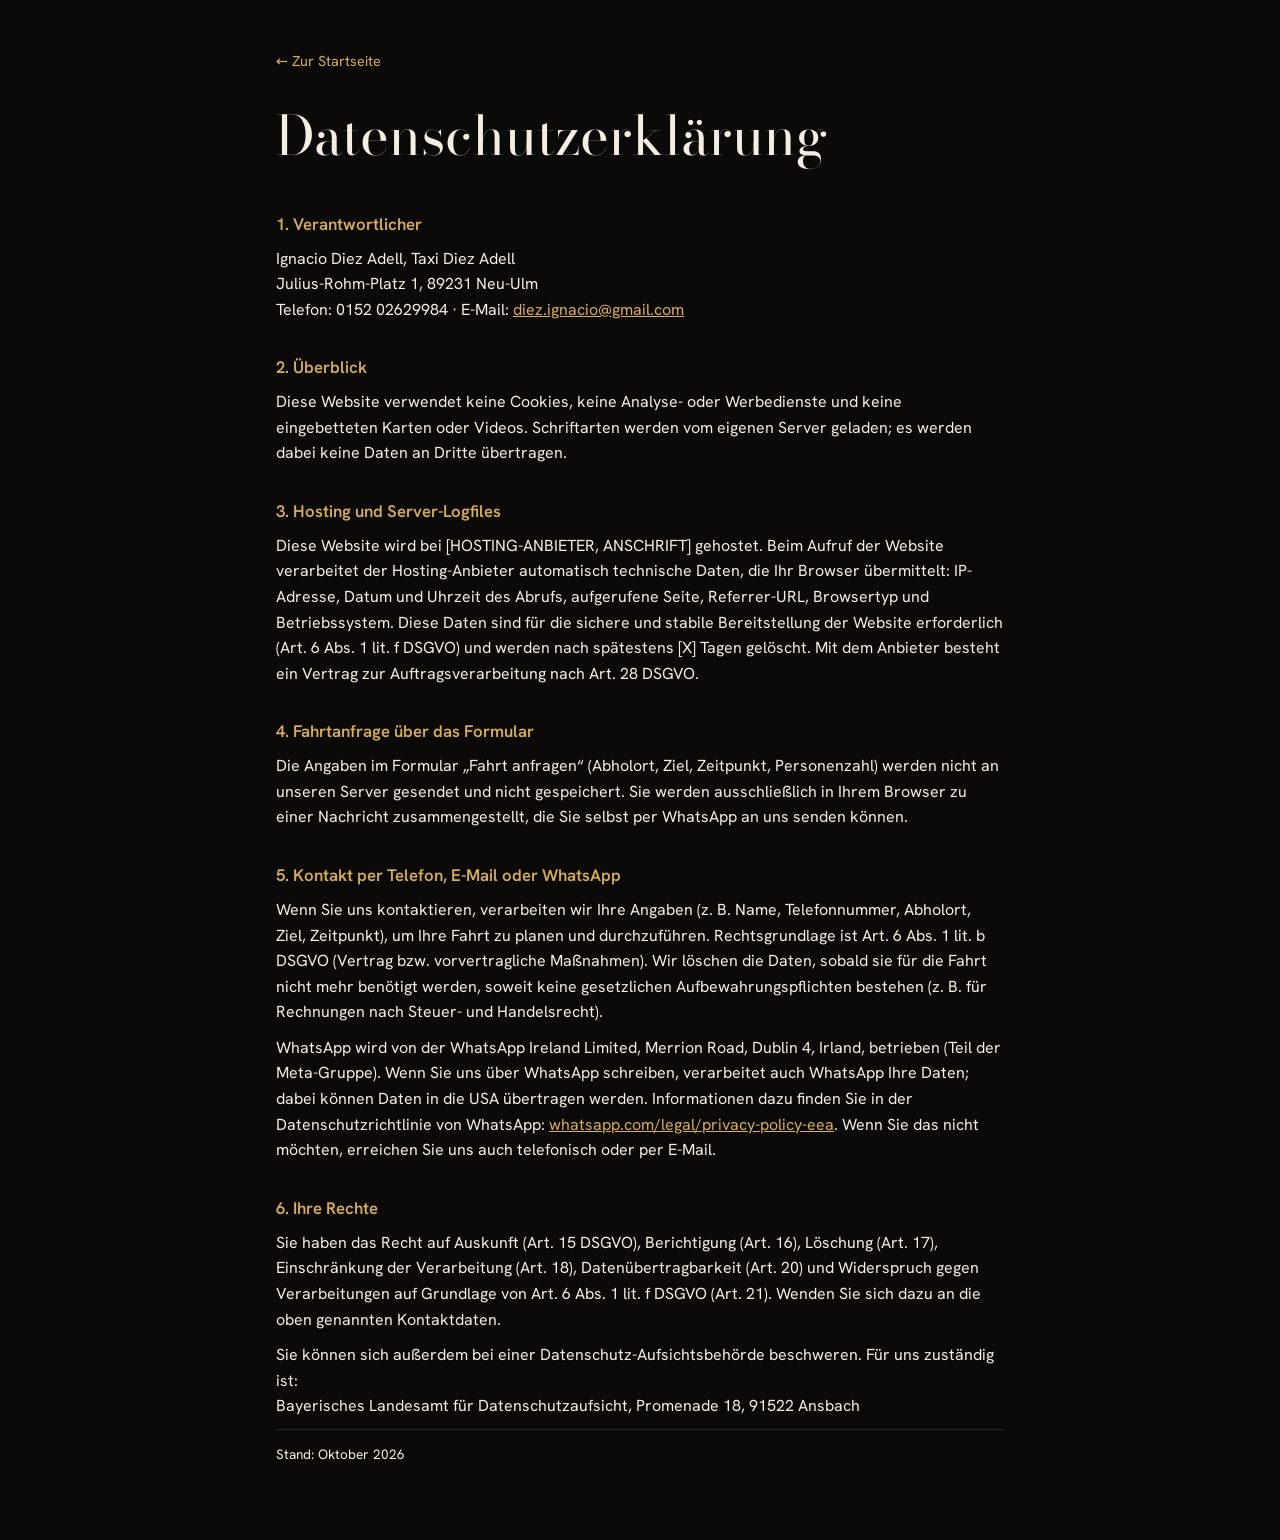
==== datenschutz.html @ b81092da "Rename to Taxi Diez Adell, add Impressum/Datenschutz, self-host fonts Booking via WhatsApp +49 173 7" ====
<!doctype html>
<html lang="de">
<head>
<meta charset="utf-8">
<meta name="viewport" content="width=device-width,initial-scale=1">
<title>Datenschutz · Taxi Diez Adell</title>
<meta name="robots" content="noindex, nofollow">
<link rel="stylesheet" href="fonts.css">
<link rel="stylesheet" href="legal.css">
</head>
<body>
<main class="legal">
  <a class="back" href="index.html">← Zur Startseite</a>
  <h1>Datenschutzerklärung</h1>

  <h2>1. Verantwortlicher</h2>
  <p>Ignacio Diez Adell, Taxi Diez Adell<br>
  Julius-Rohm-Platz 1, 89231 Neu-Ulm<br>
  Telefon: 0152 02629984 · E-Mail: <a href="mailto:diez.ignacio@gmail.com">diez.ignacio@gmail.com</a></p>

  <h2>2. Überblick</h2>
  <p>Diese Website verwendet keine Cookies, keine Analyse- oder Werbedienste und keine eingebetteten Karten oder Videos. Schriftarten werden vom eigenen Server geladen; es werden dabei keine Daten an Dritte übertragen.</p>

  <h2>3. Hosting und Server-Logfiles</h2>
  <p>Diese Website wird bei [HOSTING-ANBIETER, ANSCHRIFT] gehostet. Beim Aufruf der Website verarbeitet der Hosting-Anbieter automatisch technische Daten, die Ihr Browser übermittelt: IP-Adresse, Datum und Uhrzeit des Abrufs, aufgerufene Seite, Referrer-URL, Browsertyp und Betriebssystem. Diese Daten sind für die sichere und stabile Bereitstellung der Website erforderlich (Art. 6 Abs. 1 lit. f DSGVO) und werden nach spätestens [X] Tagen gelöscht. Mit dem Anbieter besteht ein Vertrag zur Auftragsverarbeitung nach Art. 28 DSGVO.</p>

  <h2>4. Fahrtanfrage über das Formular</h2>
  <p>Die Angaben im Formular „Fahrt anfragen“ (Abholort, Ziel, Zeitpunkt, Personenzahl) werden nicht an unseren Server gesendet und nicht gespeichert. Sie werden ausschließlich in Ihrem Browser zu einer Nachricht zusammengestellt, die Sie selbst per WhatsApp an uns senden können.</p>

  <h2>5. Kontakt per Telefon, E-Mail oder WhatsApp</h2>
  <p>Wenn Sie uns kontaktieren, verarbeiten wir Ihre Angaben (z. B. Name, Telefonnummer, Abholort, Ziel, Zeitpunkt), um Ihre Fahrt zu planen und durchzuführen. Rechtsgrundlage ist Art. 6 Abs. 1 lit. b DSGVO (Vertrag bzw. vorvertragliche Maßnahmen). Wir löschen die Daten, sobald sie für die Fahrt nicht mehr benötigt werden, soweit keine gesetzlichen Aufbewahrungspflichten bestehen (z. B. für Rechnungen nach Steuer- und Handelsrecht).</p>
  <p>WhatsApp wird von der WhatsApp Ireland Limited, Merrion Road, Dublin 4, Irland, betrieben (Teil der Meta-Gruppe). Wenn Sie uns über WhatsApp schreiben, verarbeitet auch WhatsApp Ihre Daten; dabei können Daten in die USA übertragen werden. Informationen dazu finden Sie in der Datenschutzrichtlinie von WhatsApp: <a href="https://www.whatsapp.com/legal/privacy-policy-eea" rel="noopener">whatsapp.com/legal/privacy-policy-eea</a>. Wenn Sie das nicht möchten, erreichen Sie uns auch telefonisch oder per E-Mail.</p>

  <h2>6. Ihre Rechte</h2>
  <p>Sie haben das Recht auf Auskunft (Art. 15 DSGVO), Berichtigung (Art. 16), Löschung (Art. 17), Einschränkung der Verarbeitung (Art. 18), Datenübertragbarkeit (Art. 20) und Widerspruch gegen Verarbeitungen auf Grundlage von Art. 6 Abs. 1 lit. f DSGVO (Art. 21). Wenden Sie sich dazu an die oben genannten Kontaktdaten.</p>
  <p>Sie können sich außerdem bei einer Datenschutz-Aufsichtsbehörde beschweren. Für uns zuständig ist:<br>
  Bayerisches Landesamt für Datenschutzaufsicht, Promenade 18, 91522 Ansbach</p>

  <p class="stand">Stand: Oktober 2026</p>
</main>
</body>
</html>
---- fonts.css ----
@font-face {
  font-family: 'Bodoni Moda';
  font-style: italic;
  font-weight: 400 600;
  font-display: swap;
  src: url(fonts/BodoniModa-italic-400-600.woff2) format('woff2');
  unicode-range: U+0000-00FF, U+0131, U+0152-0153, U+02BB-02BC, U+02C6, U+02DA, U+02DC, U+0304, U+0308, U+0329, U+2000-206F, U+20AC, U+2122, U+2191, U+2193, U+2212, U+2215, U+FEFF, U+FFFD;
}
@font-face {
  font-family: 'Bodoni Moda';
  font-style: normal;
  font-weight: 400 700;
  font-display: swap;
  src: url(fonts/BodoniModa-normal-400-700.woff2) format('woff2');
  unicode-range: U+0000-00FF, U+0131, U+0152-0153, U+02BB-02BC, U+02C6, U+02DA, U+02DC, U+0304, U+0308, U+0329, U+2000-206F, U+20AC, U+2122, U+2191, U+2193, U+2212, U+2215, U+FEFF, U+FFFD;
}
@font-face {
  font-family: 'DM Mono';
  font-style: normal;
  font-weight: 400;
  font-display: swap;
  src: url(fonts/DMMono-normal-400.woff2) format('woff2');
  unicode-range: U+0000-00FF, U+0131, U+0152-0153, U+02BB-02BC, U+02C6, U+02DA, U+02DC, U+0304, U+0308, U+0329, U+2000-206F, U+20AC, U+2122, U+2191, U+2193, U+2212, U+2215, U+FEFF, U+FFFD;
}
@font-face {
  font-family: 'DM Mono';
  font-style: normal;
  font-weight: 500;
  font-display: swap;
  src: url(fonts/DMMono-normal-500.woff2) format('woff2');
  unicode-range: U+0000-00FF, U+0131, U+0152-0153, U+02BB-02BC, U+02C6, U+02DA, U+02DC, U+0304, U+0308, U+0329, U+2000-206F, U+20AC, U+2122, U+2191, U+2193, U+2212, U+2215, U+FEFF, U+FFFD;
}
@font-face {
  font-family: 'Hanken Grotesk';
  font-style: normal;
  font-weight: 400;
  font-display: swap;
  src: url(fonts/HankenGrotesk-normal-400.woff2) format('woff2');
  unicode-range: U+0000-00FF, U+0131, U+0152-0153, U+02BB-02BC, U+02C6, U+02DA, U+02DC, U+0304, U+0308, U+0329, U+2000-206F, U+20AC, U+2122, U+2191, U+2193, U+2212, U+2215, U+FEFF, U+FFFD;
}
@font-face {
  font-family: 'Hanken Grotesk';
  font-style: normal;
  font-weight: 500;
  font-display: swap;
  src: url(fonts/HankenGrotesk-normal-500.woff2) format('woff2');
  unicode-range: U+0000-00FF, U+0131, U+0152-0153, U+02BB-02BC, U+02C6, U+02DA, U+02DC, U+0304, U+0308, U+0329, U+2000-206F, U+20AC, U+2122, U+2191, U+2193, U+2212, U+2215, U+FEFF, U+FFFD;
}
@font-face {
  font-family: 'Hanken Grotesk';
  font-style: normal;
  font-weight: 600;
  font-display: swap;
  src: url(fonts/HankenGrotesk-normal-600.woff2) format('woff2');
  unicode-range: U+0000-00FF, U+0131, U+0152-0153, U+02BB-02BC, U+02C6, U+02DA, U+02DC, U+0304, U+0308, U+0329, U+2000-206F, U+20AC, U+2122, U+2191, U+2193, U+2212, U+2215, U+FEFF, U+FFFD;
}
---- legal.css ----
:root { --bg: #0B0A08; --ink: #F4EEE3; --muted: #A39A8A; --gold: #D6AE5C; --line: rgba(244,238,227,.13); color-scheme: dark; }
* { box-sizing: border-box; }
body { margin: 0; background: var(--bg); color: var(--ink); font: 16px/1.6 "Hanken Grotesk", "Segoe UI", system-ui, sans-serif; }
.legal { max-width: 760px; margin: 0 auto; padding: 48px 16px 64px; }
.legal h1 { font-family: "Bodoni Moda", Georgia, serif; font-weight: 400; font-size: clamp(2.2rem, 7vw, 3.4rem); margin: 18px 0 28px; }
.legal h2 { font-size: 1.05rem; font-weight: 600; margin: 32px 0 8px; color: var(--gold); }
.legal h3 { font-size: 1rem; font-weight: 600; margin: 22px 0 6px; }
.legal p, .legal li { color: var(--ink); margin: 0 0 10px; overflow-wrap: anywhere; word-break: break-word; hyphens: auto; -webkit-hyphens: auto; }
html, body { max-width: 100%; overflow-x: hidden; }
.legal ul { padding-left: 20px; }
.legal a { color: var(--gold); }
.back { font-size: .9rem; text-decoration: none; }
.stand { color: var(--muted); font-size: .85rem; margin-top: 36px; border-top: 1px solid var(--line); padding-top: 14px; }
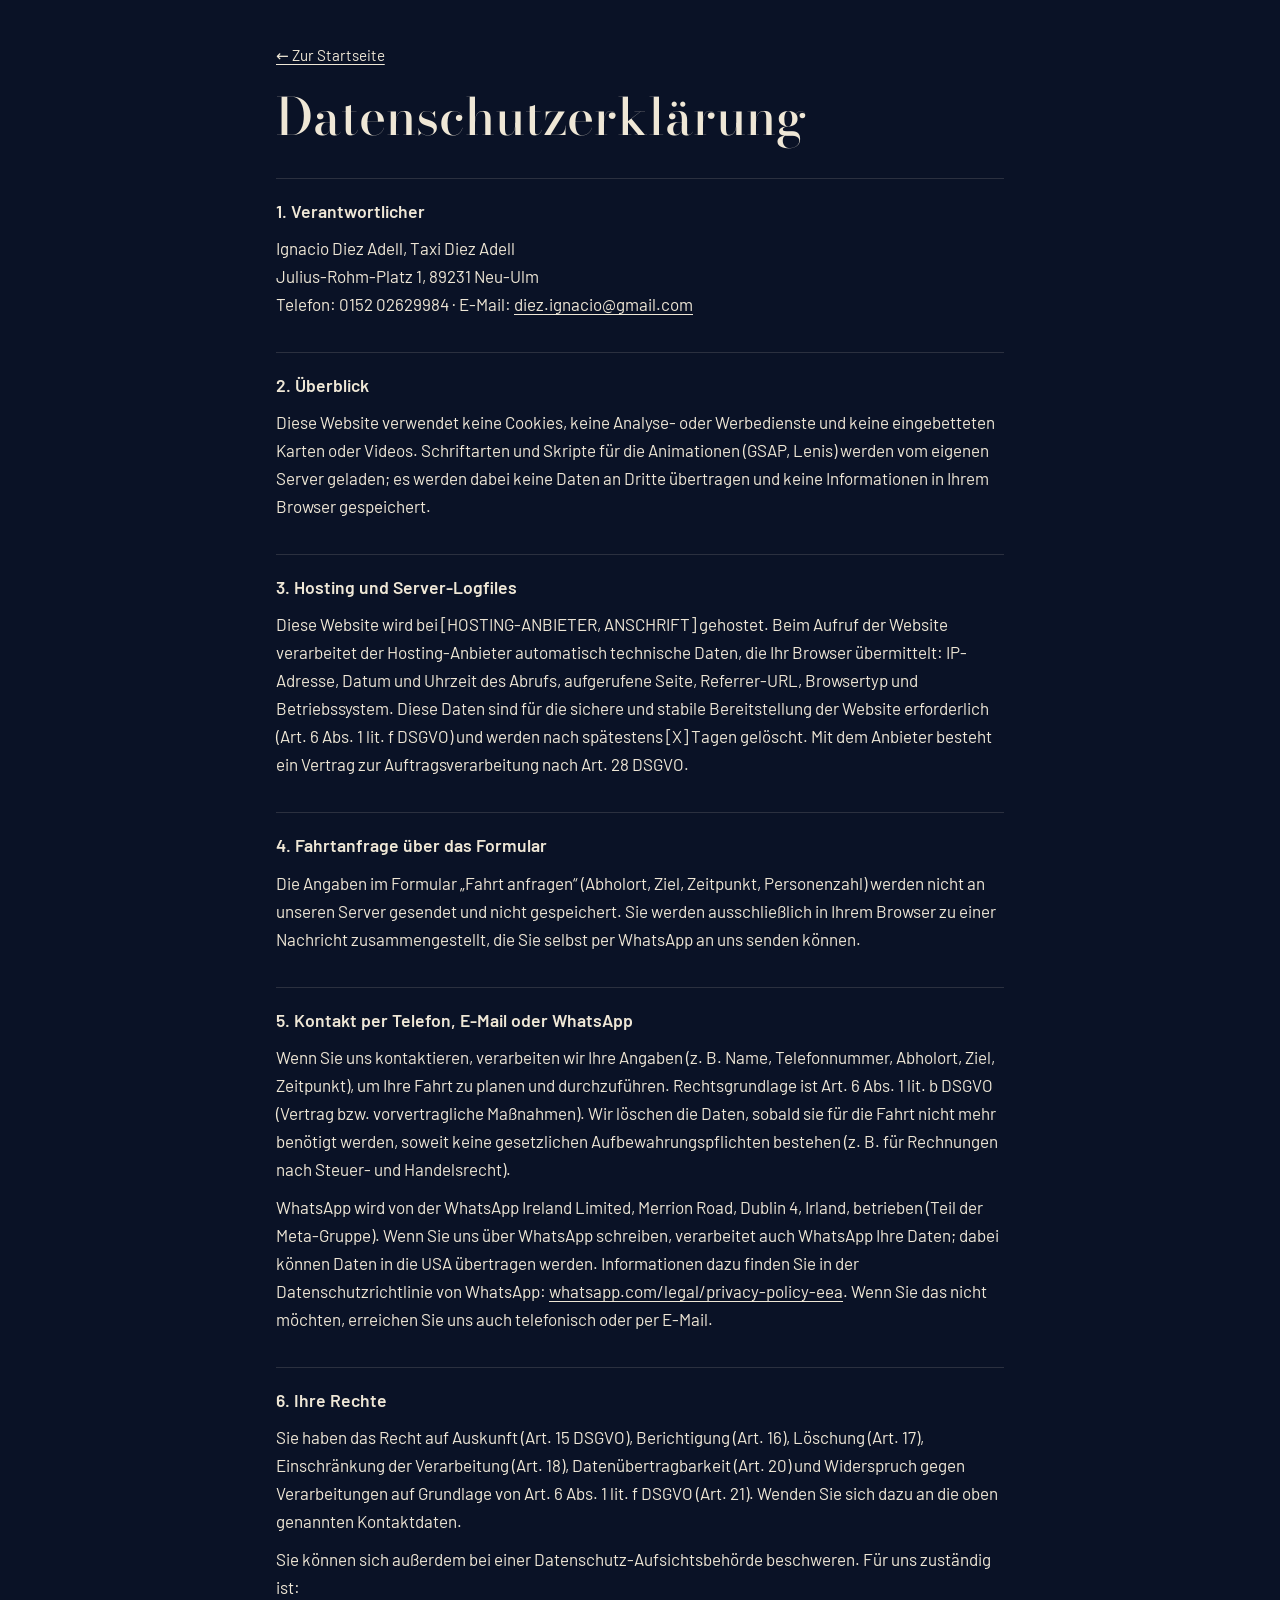
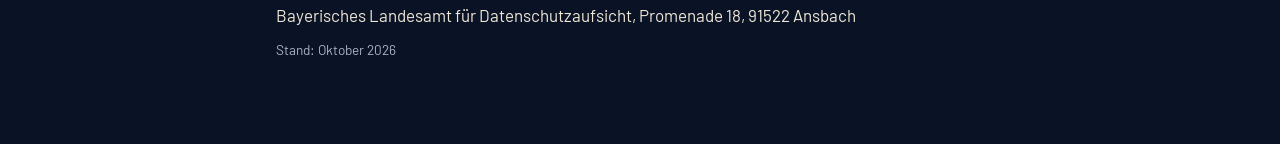
==== commit 6a12d351: "Bewegung: Vorspann, Laufband, seitliche Fahrtenreihe, Bildenthüllungen - GSAP 3.13 (Standard License" ====
--- a/datenschutz.html
+++ b/datenschutz.html
@@ -19,7 +19,7 @@
   Telefon: 0152 02629984 · E-Mail: <a href="mailto:diez.ignacio@gmail.com">diez.ignacio@gmail.com</a></p>
 
   <h2>2. Überblick</h2>
-  <p>Diese Website verwendet keine Cookies, keine Analyse- oder Werbedienste und keine eingebetteten Karten oder Videos. Schriftarten werden vom eigenen Server geladen; es werden dabei keine Daten an Dritte übertragen.</p>
+  <p>Diese Website verwendet keine Cookies, keine Analyse- oder Werbedienste und keine eingebetteten Karten oder Videos. Schriftarten und Skripte für die Animationen (GSAP, Lenis) werden vom eigenen Server geladen; es werden dabei keine Daten an Dritte übertragen und keine Informationen in Ihrem Browser gespeichert.</p>
 
   <h2>3. Hosting und Server-Logfiles</h2>
   <p>Diese Website wird bei [HOSTING-ANBIETER, ANSCHRIFT] gehostet. Beim Aufruf der Website verarbeitet der Hosting-Anbieter automatisch technische Daten, die Ihr Browser übermittelt: IP-Adresse, Datum und Uhrzeit des Abrufs, aufgerufene Seite, Referrer-URL, Browsertyp und Betriebssystem. Diese Daten sind für die sichere und stabile Bereitstellung der Website erforderlich (Art. 6 Abs. 1 lit. f DSGVO) und werden nach spätestens [X] Tagen gelöscht. Mit dem Anbieter besteht ein Vertrag zur Auftragsverarbeitung nach Art. 28 DSGVO.</p>
--- a/fonts.css
+++ b/fonts.css
@@ -1,56 +1,5 @@
-@font-face {
-  font-family: 'Bodoni Moda';
-  font-style: italic;
-  font-weight: 400 600;
-  font-display: swap;
-  src: url(fonts/BodoniModa-italic-400-600.woff2) format('woff2');
-  unicode-range: U+0000-00FF, U+0131, U+0152-0153, U+02BB-02BC, U+02C6, U+02DA, U+02DC, U+0304, U+0308, U+0329, U+2000-206F, U+20AC, U+2122, U+2191, U+2193, U+2212, U+2215, U+FEFF, U+FFFD;
-}
-@font-face {
-  font-family: 'Bodoni Moda';
-  font-style: normal;
-  font-weight: 400 700;
-  font-display: swap;
-  src: url(fonts/BodoniModa-normal-400-700.woff2) format('woff2');
-  unicode-range: U+0000-00FF, U+0131, U+0152-0153, U+02BB-02BC, U+02C6, U+02DA, U+02DC, U+0304, U+0308, U+0329, U+2000-206F, U+20AC, U+2122, U+2191, U+2193, U+2212, U+2215, U+FEFF, U+FFFD;
-}
-@font-face {
-  font-family: 'DM Mono';
-  font-style: normal;
-  font-weight: 400;
-  font-display: swap;
-  src: url(fonts/DMMono-normal-400.woff2) format('woff2');
-  unicode-range: U+0000-00FF, U+0131, U+0152-0153, U+02BB-02BC, U+02C6, U+02DA, U+02DC, U+0304, U+0308, U+0329, U+2000-206F, U+20AC, U+2122, U+2191, U+2193, U+2212, U+2215, U+FEFF, U+FFFD;
-}
-@font-face {
-  font-family: 'DM Mono';
-  font-style: normal;
-  font-weight: 500;
-  font-display: swap;
-  src: url(fonts/DMMono-normal-500.woff2) format('woff2');
-  unicode-range: U+0000-00FF, U+0131, U+0152-0153, U+02BB-02BC, U+02C6, U+02DA, U+02DC, U+0304, U+0308, U+0329, U+2000-206F, U+20AC, U+2122, U+2191, U+2193, U+2212, U+2215, U+FEFF, U+FFFD;
-}
-@font-face {
-  font-family: 'Hanken Grotesk';
-  font-style: normal;
-  font-weight: 400;
-  font-display: swap;
-  src: url(fonts/HankenGrotesk-normal-400.woff2) format('woff2');
-  unicode-range: U+0000-00FF, U+0131, U+0152-0153, U+02BB-02BC, U+02C6, U+02DA, U+02DC, U+0304, U+0308, U+0329, U+2000-206F, U+20AC, U+2122, U+2191, U+2193, U+2212, U+2215, U+FEFF, U+FFFD;
-}
-@font-face {
-  font-family: 'Hanken Grotesk';
-  font-style: normal;
-  font-weight: 500;
-  font-display: swap;
-  src: url(fonts/HankenGrotesk-normal-500.woff2) format('woff2');
-  unicode-range: U+0000-00FF, U+0131, U+0152-0153, U+02BB-02BC, U+02C6, U+02DA, U+02DC, U+0304, U+0308, U+0329, U+2000-206F, U+20AC, U+2122, U+2191, U+2193, U+2212, U+2215, U+FEFF, U+FFFD;
-}
-@font-face {
-  font-family: 'Hanken Grotesk';
-  font-style: normal;
-  font-weight: 600;
-  font-display: swap;
-  src: url(fonts/HankenGrotesk-normal-600.woff2) format('woff2');
-  unicode-range: U+0000-00FF, U+0131, U+0152-0153, U+02BB-02BC, U+02C6, U+02DA, U+02DC, U+0304, U+0308, U+0329, U+2000-206F, U+20AC, U+2122, U+2191, U+2193, U+2212, U+2215, U+FEFF, U+FFFD;
-}+/* Bodoni Moda und Barlow (SIL Open Font License 1.1), lokal gehostet */
+@font-face { font-family: 'Bodoni Moda'; font-style: normal; font-weight: 400 700; font-display: swap; src: url(fonts/BodoniModa-normal-400-700.woff2) format('woff2'); }
+@font-face { font-family: 'Barlow'; font-style: normal; font-weight: 400; font-display: swap; src: url(fonts/barlow-latin-400-normal.woff2) format('woff2'); }
+@font-face { font-family: 'Barlow'; font-style: normal; font-weight: 500; font-display: swap; src: url(fonts/barlow-latin-500-normal.woff2) format('woff2'); }
+@font-face { font-family: 'Barlow'; font-style: normal; font-weight: 600; font-display: swap; src: url(fonts/barlow-latin-600-normal.woff2) format('woff2'); }
--- a/legal.css
+++ b/legal.css
@@ -1,13 +1,13 @@
-:root { --bg: #0B0A08; --ink: #F4EEE3; --muted: #A39A8A; --gold: #D6AE5C; --line: rgba(244,238,227,.13); color-scheme: dark; }
+:root { --night: #0A1226; --ivory: #EFE7D6; --mist: #A9B0C4; --line: rgba(239,231,214,.14); --sign: #F5C400; color-scheme: dark; }
 * { box-sizing: border-box; }
-body { margin: 0; background: var(--bg); color: var(--ink); font: 16px/1.6 "Hanken Grotesk", "Segoe UI", system-ui, sans-serif; }
-.legal { max-width: 760px; margin: 0 auto; padding: 48px 16px 64px; }
-.legal h1 { font-family: "Bodoni Moda", Georgia, serif; font-weight: 400; font-size: clamp(2.2rem, 7vw, 3.4rem); margin: 18px 0 28px; }
-.legal h2 { font-size: 1.05rem; font-weight: 600; margin: 32px 0 8px; color: var(--gold); }
-.legal h3 { font-size: 1rem; font-weight: 600; margin: 22px 0 6px; }
-.legal p, .legal li { color: var(--ink); margin: 0 0 10px; overflow-wrap: anywhere; word-break: break-word; hyphens: auto; -webkit-hyphens: auto; }
 html, body { max-width: 100%; overflow-x: hidden; }
+body { margin: 0; background: var(--night); color: var(--ivory); font: 17px/1.65 "Barlow", "Segoe UI", system-ui, sans-serif; }
+.legal { max-width: 760px; margin: 0 auto; padding: 40px 16px 72px; }
+.legal h1 { font-family: "Bodoni Moda", Georgia, serif; font-weight: 500; font-size: clamp(2.2rem, 7vw, 3.2rem); line-height: 1.05; margin: 22px 0 28px; }
+.legal h2 { font-size: 1.1rem; font-weight: 600; margin: 34px 0 8px; padding-top: 18px; border-top: 1px solid var(--line); }
+.legal p, .legal li { margin: 0 0 10px; overflow-wrap: anywhere; hyphens: auto; -webkit-hyphens: auto; }
 .legal ul { padding-left: 20px; }
-.legal a { color: var(--gold); }
-.back { font-size: .9rem; text-decoration: none; }
-.stand { color: var(--muted); font-size: .85rem; margin-top: 36px; border-top: 1px solid var(--line); padding-top: 14px; }
+.legal a { color: var(--ivory); text-underline-offset: 3px; }
+.legal a:hover { text-decoration-color: var(--sign); }
+.back { font-size: .95rem; }
+.stand { color: var(--mist); font-size: .85rem; margin-top: 36px; }
